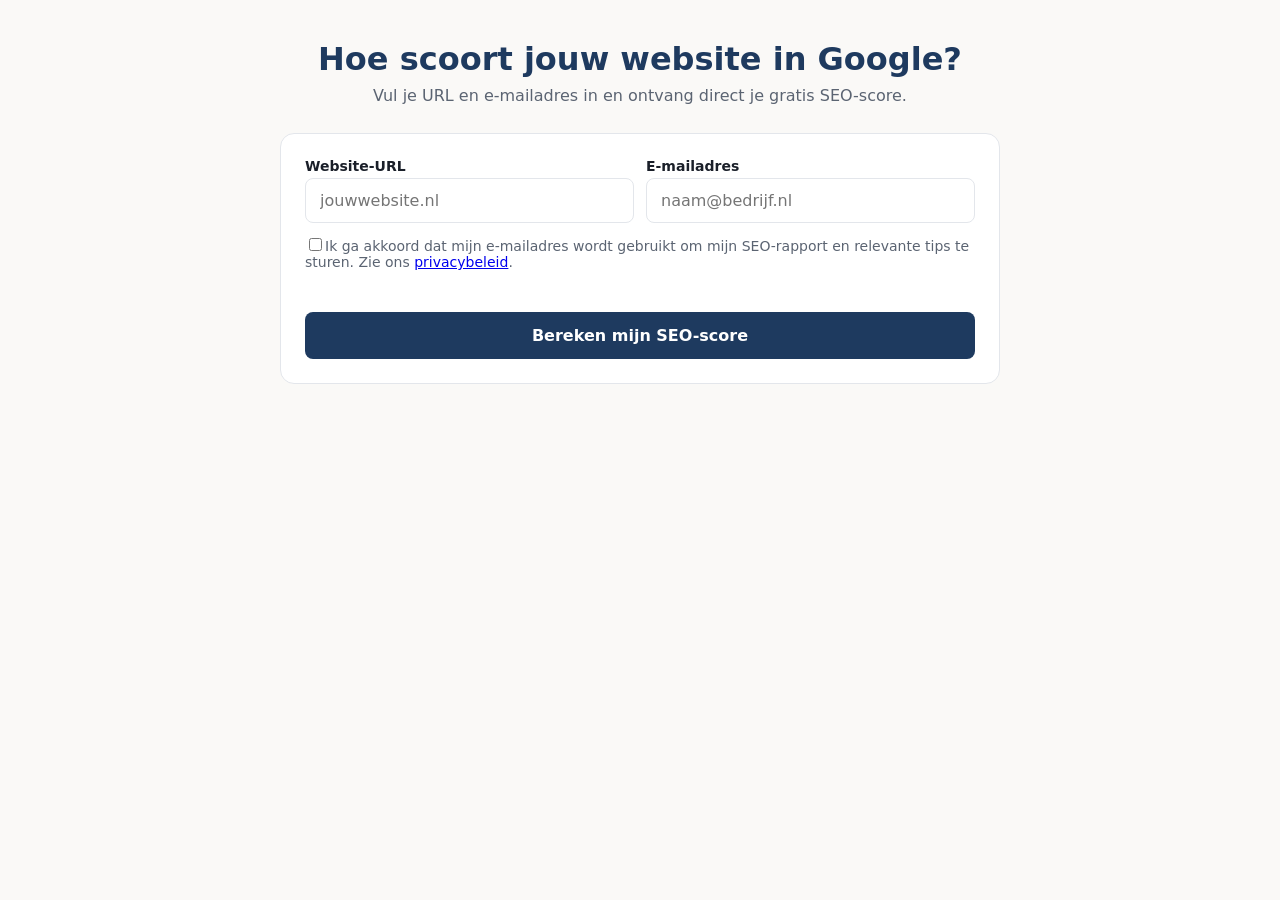
==== web/seo-score/index.html @ 259bc7a0 "feat(web): add SEO-score checker widget for website lead capture Visitors enter their URL and email " ====
<!doctype html>
<html lang="nl">
<head>
  <meta charset="utf-8">
  <meta name="viewport" content="width=device-width, initial-scale=1">
  <meta name="robots" content="noindex">
  <title>SEO-score checker (preview)</title>
  <style>
    body { font-family: system-ui, -apple-system, "Segoe UI", sans-serif; background: #faf9f7; margin: 0; padding: 40px 16px; }
    h1 { text-align: center; color: #1e3a5f; margin: 0 0 8px; }
    p.lead { text-align: center; color: #5b6472; margin: 0 0 28px; }
  </style>
</head>
<body>
  <h1>Hoe scoort jouw website in Google?</h1>
  <p class="lead">Vul je URL en e-mailadres in en ontvang direct je gratis SEO-score.</p>
  <div id="sent-seo-score" data-privacy-url="https://www.sent-marketing.nl/privacy" data-cta-url="https://www.sent-marketing.nl/contact"></div>
  <script src="widget.js" defer></script>
</body>
</html>
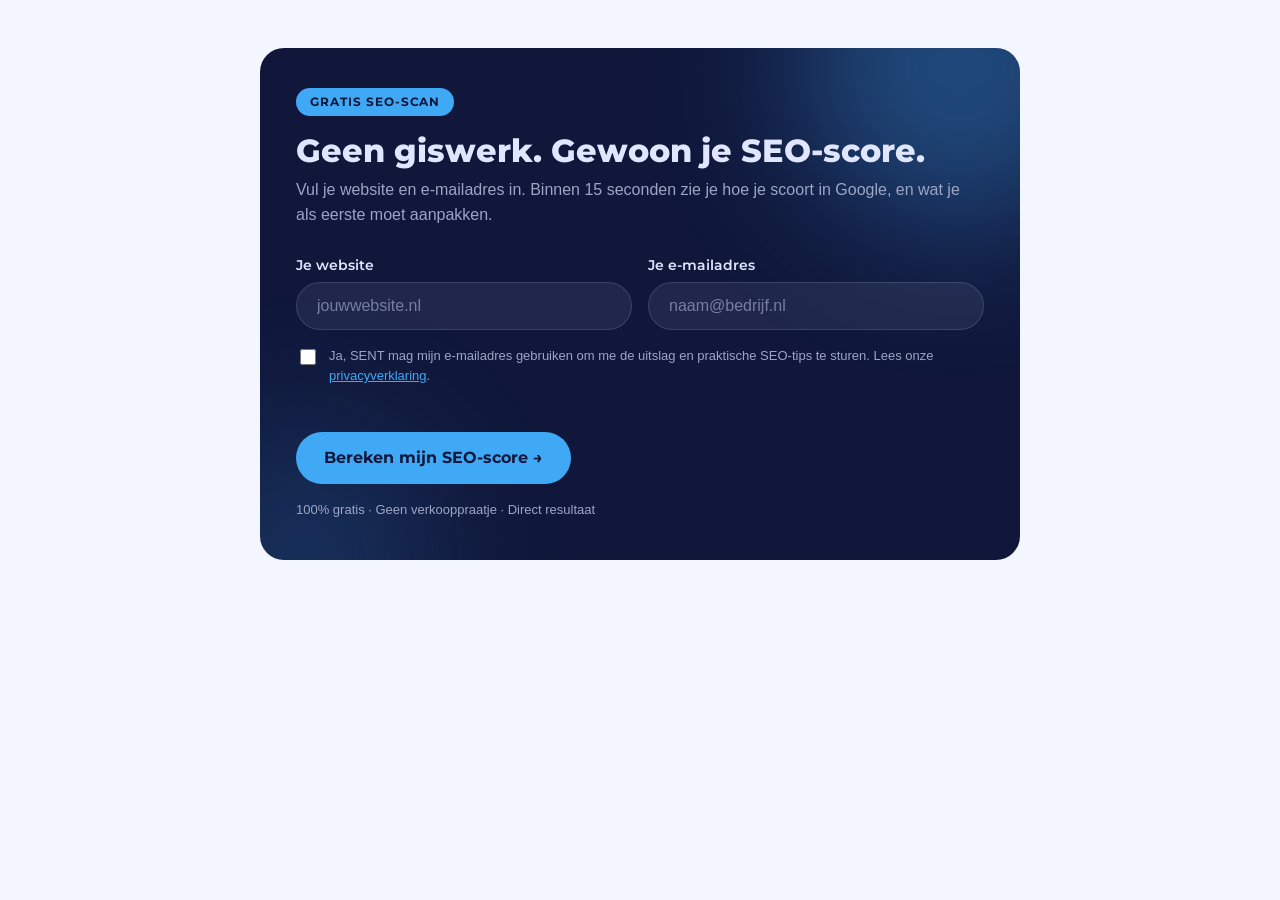
==== commit c2679b19: "feat(web): restyle SEO-score widget in SENT house style Navy/accent-blue palette from the SENT Webfl" ====
--- a/web/seo-score/index.html
+++ b/web/seo-score/index.html
@@ -6,15 +6,14 @@
   <meta name="robots" content="noindex">
   <title>SEO-score checker (preview)</title>
   <style>
-    body { font-family: system-ui, -apple-system, "Segoe UI", sans-serif; background: #faf9f7; margin: 0; padding: 40px 16px; }
-    h1 { text-align: center; color: #1e3a5f; margin: 0 0 8px; }
-    p.lead { text-align: center; color: #5b6472; margin: 0 0 28px; }
+    body { font-family: Verdana, Geneva, sans-serif; background: #f4f6ff; margin: 0; padding: 48px 16px; }
   </style>
 </head>
 <body>
-  <h1>Hoe scoort jouw website in Google?</h1>
-  <p class="lead">Vul je URL en e-mailadres in en ontvang direct je gratis SEO-score.</p>
-  <div id="sent-seo-score" data-privacy-url="https://www.sent-marketing.nl/privacy" data-cta-url="https://www.sent-marketing.nl/contact"></div>
+  <div id="sent-seo-score"
+       data-privacy-url="https://www.sent-marketing.nl/privacy"
+       data-cta-url="https://www.sent-marketing.nl/contact"
+       data-whatsapp="31620405236"></div>
   <script src="widget.js" defer></script>
 </body>
 </html>
